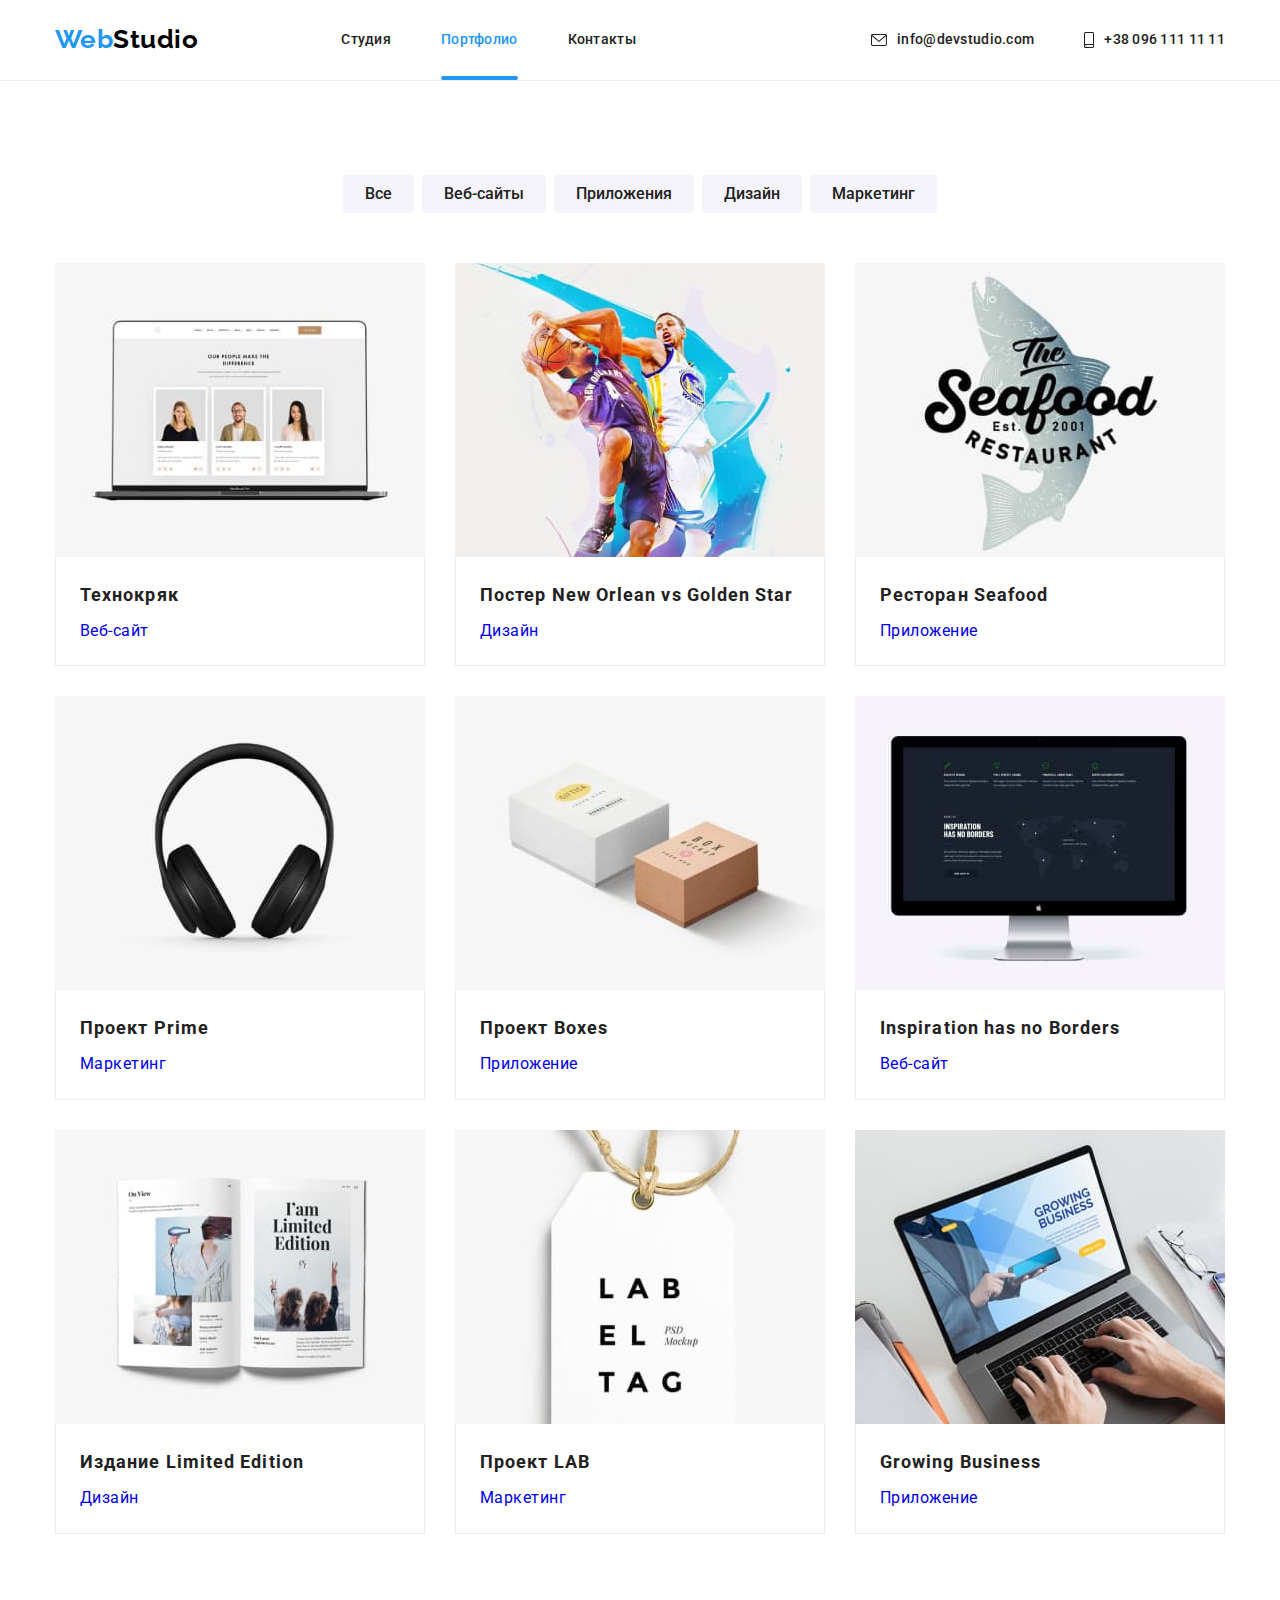
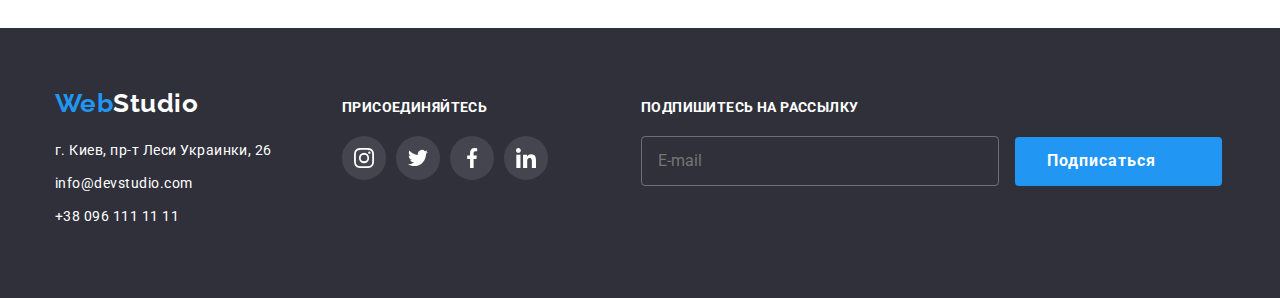
==== portfolio.html @ a71a4046 "add base scss" ====
<!DOCTYPE html>
<html lang="en">

<head>
    <meta charset="UTF-8">
    <meta name="viewport" content="width=device-width, initial-scale=1.0">
    <title>Портфолио</title>
    <link rel="stylesheet"
        href="https://cdnjs.cloudflare.com/ajax/libs/modern-normalize/1.0.0/modern-normalize.min.css ">
    <link rel="preconnect" href="https://fonts.gstatic.com">
    <link
        href="https://fonts.googleapis.com/css2?family=Raleway:wght@700&family=Roboto:wght@400;500;700;900&display=swap"
        rel="stylesheet">
    <link rel="stylesheet" href="./css/portfolio.min.css">
</head>

<body>
    <!--  Верхняя линия  -->

    <header class="page-header">
        <div class="conteiner">
            <nav class="main-nav">
                <a class="header-logo" href="./index.html"> <span class="accent-logo">Web</span>Studio</a>

                <ul class="site-nav">
                    <li> <a href="./index.html" class="link">Студия</a></li>
                    <li> <a href="./portfolio.html" class="link current">Портфолио</a></li>
                    <li> <a href="" class="link">Контакты</a></li>
                </ul>
            </nav>
            <ul class="site-nav contacts">
                <li> <a href="mailto:info@devstudio.com" class="link">
                        <svg class="icon" width="16" height="12">
                            <use href="./images/icon/symbol-defs.svg#icon-envelope"></use>
                        </svg>
                        info@devstudio.com</a></li>
                <li> <a href="tel:+380961111111" class="link">
                        <svg class="icon" width="10" height="16">
                            <use href="./images/icon/symbol-defs.svg#icon-smartphone"></use>
                        </svg>
                        +38 096 111 11 11</a></li>
            </ul>
        </div>
    </header>

    <main>
        <section class="sectio-radio-button">
            <div class="conteiner">
                <ul class="redio-button-list">
                    <li><button class="filtre" type="button">Все</button></li>
                    <li><button class="filtre" type="button">Веб-сайты</button> </li>
                    <li><button class="filtre" type="button">Приложения</button> </li>
                    <li><button class="filtre" type="button">Дизайн</button> </li>
                    <li><button class="filtre" type="button">Маркетинг</button> </li>
                </ul>
            </div>
        </section>

        <section class="section-project">
            <div class="conteiner">
                <h1 class="visually-hidden">Наши роботы</h1>
                <ul class="project-list">
                    <li class="item">
                        <a class="project-link" href="">
                            <div class="project-thumb">
                                <img src="./images/group1.jpg" alt="Веб-сайт">
                                <div class="overlay">
                                    <p class="overlay-text">Технокряк это современная площадка распространения
                                        коронавируса.
                                        Компании используют
                                        эту платформу для цифрового
                                        шпионажа и атак на защищённые сервера конкурентов.</p>
                                </div>
                            </div>
                            <div class="card-content">
                                <h2>Технокряк</h2>
                                <p class="text category">Веб-сайт</p>
                            </div>
                        </a>
                    </li>
                    <li class="item">
                        <a class="project-link" href="">
                            <div class="project-thumb">
                                <img src="./images/group2.jpg" alt="Постер с баскетболистами">
                                <div class="overlay">
                                    <p class="overlay-text">Технокряк это современная площадка распространения
                                        коронавируса.
                                        Компании используют
                                        эту платформу для цифрового
                                        шпионажа и атак на защищённые сервера конкурентов.</p>
                                </div>
                            </div>
                            <div class="card-content">
                                <h2>Постер New Orlean vs Golden Star</h2>
                                <p class="text category">Дизайн</p>
                            </div>
                        </a>
                    </li>
                    <li class="item">
                        <a class="project-link" href="">
                            <div class="project-thumb">
                                <img src="./images/group3.jpg" width="370" alt="Лого ресторана">
                                <div class="overlay">
                                    <p class="overlay-text">Технокряк это современная площадка распространения
                                        коронавируса.
                                        Компании используют
                                        эту платформу для цифрового
                                        шпионажа и атак на защищённые сервера конкурентов.</p>
                                </div>
                            </div>
                            <div class="card-content">
                                <h2>Ресторан Seafood</h2>
                                <p class="text category">Приложение</p>
                            </div>
                        </a>
                    </li>
                    <li class="item">
                        <a class="project-link" href="">
                            <div class="project-thumb">
                                <img src="./images/group4.jpg" width="370" alt="Наушники">
                                <div class="overlay">
                                    <p class="overlay-text">Технокряк это современная площадка распространения
                                        коронавируса.
                                        Компании используют
                                        эту платформу для цифрового
                                        шпионажа и атак на защищённые сервера конкурентов.</p>
                                </div>
                            </div>
                            <div class="card-content">
                                <h2>Проект Prime</h2>
                                <p class="text category">Маркетинг</p>
                            </div>
                        </a>
                    </li>
                    <li class="item">
                        <a class="project-link" href="">
                            <div class="project-thumb">
                                <img src="./images/group5.jpg" width="370" alt="Две коробки">
                                <div class="overlay">
                                    <p class="overlay-text">Технокряк это современная площадка распространения
                                        коронавируса.
                                        Компании используют
                                        эту платформу для цифрового
                                        шпионажа и атак на защищённые сервера конкурентов.</p>
                                </div>
                            </div>
                            <div class="card-content">
                                <h2>Проект Boxes</h2>
                                <p class="text category">Приложение</p>
                            </div>
                        </a>
                    </li>
                    <li class="item">
                        <a class="project-link" href="">
                            <div class="project-thumb">
                                <img src="./images/group6.jpg" width="370" alt="Монитор">
                                <div class="overlay">
                                    <p class="overlay-text">Технокряк это современная площадка распространения
                                        коронавируса.
                                        Компании используют
                                        эту платформу для цифрового
                                        шпионажа и атак на защищённые сервера конкурентов.</p>
                                </div>
                            </div>
                            <div class="card-content">
                                <h2>Inspiration has no Borders</h2>
                                <p class="text category">Веб-сайт</p>
                            </div>
                        </a>
                    </li>
                    <li class="item">
                        <a class="project-link" href="">
                            <div class="project-thumb">
                                <img src="./images/group7.jpg" width="370" alt="Раскрытая книга">
                                <div class="overlay">
                                    <p class="overlay-text">Технокряк это современная площадка распространения
                                        коронавируса.
                                        Компании используют
                                        эту платформу для цифрового
                                        шпионажа и атак на защищённые сервера конкурентов.</p>
                                </div>
                            </div>
                            <div class="card-content">
                                <h2>Издание Limited Edition</h2>
                                <p class="text category">Дизайн</p>
                            </div>
                        </a>
                    </li>
                    <li class="item">
                        <a class="project-link" href="">
                            <div class="project-thumb">
                                <img src="./images/group8.jpg" width="370" alt="Лейбл">
                                <div class="overlay">
                                    <p class="overlay-text">Технокряк это современная площадка распространения
                                        коронавируса.
                                        Компании используют
                                        эту платформу для цифрового
                                        шпионажа и атак на защищённые сервера конкурентов.</p>
                                </div>
                            </div>
                            <div class="card-content">
                                <h2>Проект LAB</h2>
                                <p class="text category">Маркетинг</p>
                            </div>
                        </a>
                    </li>
                    <li class="item">
                        <a class="project-link" href="">
                            <div class="project-thumb">
                                <img src="./images/group9.jpg" width="370" alt="Ноутбук">
                                <div class="overlay">
                                    <p class="overlay-text">Технокряк это современная площадка распространения
                                        коронавируса.
                                        Компании используют
                                        эту платформу для цифрового
                                        шпионажа и атак на защищённые сервера конкурентов.</p>
                                </div>
                            </div>
                            <div class="card-content">
                                <h2>Growing Business</h2>
                                <p class="text category">Приложение</p>
                            </div>
                        </a>
                    </li>
                </ul>
            </div>
        </section>
    </main>

    <!--  Футер  -->
    <footer class="footer">
        <div class="conteiner">
            <div>
                <a class="footer-logo" href="./index.html"> <span class="accent-logo">Web</span>Studio</a>
                <address class="footer-address">
                    <p>г. Киев, пр-т Леси Украинки, 26</p>
                    <a href="mailto:info@devstudio.com">info@devstudio.com</a>
                    <a href="tel:+380991111111">+38 096 111 11 11</a>
                </address>
            </div>


            <div class="footer-link">
                <p>Присоединяйтесь</p>
                <ul class="socials-list">
                    <li class="socials-item item-footer">
                        <a href="">
                            <svg>
                                <use href="./images/icon/symbol-defs.svg#icon-instagram"></use>
                            </svg>
                        </a>
                    </li>
                    <li class="socials-item item-footer">
                        <a href="">
                            <svg>
                                <use href="./images/icon/symbol-defs.svg#icon-twitter"></use>
                            </svg>
                        </a>
                    </li>
                    <li class="socials-item item-footer">
                        <a href="">
                            <svg>
                                <use href="./images/icon/symbol-defs.svg#icon-facebook"></use>
                            </svg>
                        </a>
                    </li>
                    <li class="socials-item item-footer">
                        <a href="">
                            <svg>
                                <use href="./images/icon/symbol-defs.svg#icon-linkedin"></use>
                            </svg>
                        </a>
                    </li>
                </ul>
            </div>
            <!-- Форма подписки -->
            <form class="footer-subscription">
                <p>Подпишитесь на рассылку</p>
                <input type="email" name="email" placeholder="E-mail">
                <button class="button icon-telegram">Подписаться</button>
            </form>
    </footer>

</body>

</html>
---- css/portfolio.min.css ----
.conteiner{width:1200px;margin-left:auto;margin-right:auto;padding-left:15px;padding-right:15px}body{color:#212121;font-family:Roboto, sans-serif;letter-spacing:0.03em}ul{list-style:none;margin-top:0px;margin-bottom:0px;padding-left:0px;padding-right:0px}a{text-decoration:none}section img{display:block}.title{margin-top:0px;margin-bottom:50px;font-weight:700;font-size:36px;line-height:1.16;text-align:center}.button{display:inline-block;color:#fff;background-color:#2196F3;font-weight:700;font-size:16px;line-height:1.8;letter-spacing:0.06em;border-radius:4px;padding:10px 32px;margin:0px;border:none;min-width:200px;cursor:pointer}.text{margin-top:0px;margin-bottom:0px;color:var(--text-p-color);font-size:14px;line-height:1.7}.project-list{display:flex}.project-list .item{width:370px;margin-right:30px;margin-bottom:30px;transition:box-shadow 250ms cubic-bezier(0.4, 0, 0.2, 1)}.socials-list{display:flex;justify-content:center}.socials-item{margin-bottom:30px;margin-right:10px}.socials-item:last-child{margin-right:0}.socials-item a{display:flex;justify-content:center;align-items:center;width:44px;height:44px;color:#AFB1B8;border-radius:50%;fill:currentColor;transition:background-color 250ms cubic-bezier(0.4, 0, 0.2, 1),fill 250ms cubic-bezier(0.4, 0, 0.2, 1)}.socials-item a:hover,.socials-item a:focus{background-color:#2196F3;fill:#ffffff}.socials-item svg{width:20px;height:20px}.visually-hidden{position:absolute;width:1px;height:1px;margin:-1px;border:0;padding:0;clip:rect(0 0 0 0);overflow:hidden}.main-nav,.page-header .conteiner{display:flex;align-items:center}.page-header{border-bottom:1px solid #ECECEC}.header-logo{color:#000}.accent-logo{color:#2196F3}.header-logo,.accent-logo,.footer-logo{font-family:Raleway, sans-serif;font-size:26px;font-weight:700;line-height:1.2}main-nav a{color:#000}.site-nav{display:flex;margin-left:93px}.site-nav li{margin-left:50px}.link{padding-top:32px;padding-bottom:32px;display:flex;align-items:center;color:#212121;font-weight:500;font-size:14px;line-height:1.14;letter-spacing:0.02em;transition:color 250ms cubic-bezier(0.4, 0, 0.2, 1)}.link:hover,.link:focus{color:#2196F3}.contacts{margin-left:auto}.contacts-link{color:#757575}.site-nav .link.current{color:#2196F3;position:relative}.current::after{display:block;content:"";width:100%;height:4px;border-radius:2px;background:#2196F3;position:absolute;left:0;bottom:0}.site-nav .icon{fill:currentColor;margin-right:10px;vertical-align:middle}.sectio-radio-button{padding-top:94px;padding-bottom:50px}.redio-button-list{display:flex;justify-content:center}.redio-button-list li:not(:last-child){margin-right:8px}.filtre{border-radius:4px;border:none;padding:6px 22px;color:#212121;background-color:#F5F4FA;font-family:inherit;font-weight:500;font-size:16px;line-height:1.6;font-family:Roboto, sans-serif;transition:background-color 250ms cubic-bezier(0.4, 0, 0.2, 1),color 250ms cubic-bezier(0.4, 0, 0.2, 1)}.filtre:hover,.filtre:focus{color:#fff;background-color:#2196F3;box-shadow:0px 3px 1px rgba(0,0,0,0.1),0px 1px 2px rgba(0,0,0,0.08),0px 2px 2px rgba(0,0,0,0.12)}.section-project{padding-bottom:94px}.project-list{flex-wrap:wrap}.project-list .item:hover,.item .project-link:focus{box-shadow:0px 1px 1px rgba(0,0,0,0.12),0px 4px 4px rgba(0,0,0,0.06),1px 4px 6px rgba(0,0,0,0.16)}.project-list li:nth-child(3n){margin-right:0px}.project-list li:nth-last-child(-n+3){margin-bottom:0px}.project-thumb{position:relative;overflow:hidden}.overlay{position:absolute;top:0;left:0;width:100%;height:100%;background-color:rgba(33,150,243,0.9);color:#fff;font-size:18px;line-height:1.5;transform:translateY(100%);transition:transform 250ms cubic-bezier(0.4, 0, 0.2, 1);opacity:0}li:hover .overlay,.project-link:focus .overlay{opacity:1;transform:translateY(0)}.overlay-text{padding:63px 24px;margin:0}.card-content{border:1px solid #ECECEC;border-top:transparent;padding:20px 24px}.card-content h2{margin-top:0px;margin-bottom:4px;color:#212121;font-weight:700;font-size:18px;line-height:2;letter-spacing:0.06em}.category{font-size:16px;line-height:1.8}.footer{background-color:#2F303A}.footer-logo{display:block;color:#fff;font-family:Raleway, sans-serif;margin-bottom:20px}.footer-address{font-size:14px;line-height:1.7;font-style:normal}.footer-address p{color:#fff;margin-top:0px;margin-bottom:9px}.footer-address a{color:#fff;margin-top:0px;margin-bottom:9px;display:block}.footer .conteiner{display:flex;align-items:baseline;padding-top:60px;padding-bottom:60px}.footer-link{display:block;margin-left:70px}.footer-link p,.footer-subscription p{margin-top:0;margin-bottom:20px;color:#fff;font-weight:700;font-size:14px;line-height:1.14;letter-spacing:0.03em;text-transform:uppercase}.footer-link a{display:flex;justify-content:center;align-items:center;color:#fff;background-color:rgba(255,255,255,0.1);transition:background-color 250ms cubic-bezier(0.4, 0, 0.2, 1),color 250ms cubic-bezier(0.4, 0, 0.2, 1)}.item-footer{margin-right:10px;margin-bottom:0px}.item-footer:not(:last-child){margin-right:10px}.item-footer svg{fill:currentColor}.footer-subscription{display:block;margin-left:93px}.footer-subscription input{margin:0px 12px 0px 0px;padding:15px 16px;border:1px solid rgba(255,255,255,0.3);border-radius:4px;width:358px;background-color:transparent;color:#fff}.icon-telegram::after{content:"";width:24px;height:24px;margin-left:10px;background-image:url(./images/icon/telegram.svg);display:inline-flex;align-items:center;vertical-align:middle}
/*# sourceMappingURL=portfolio.min.css.map */
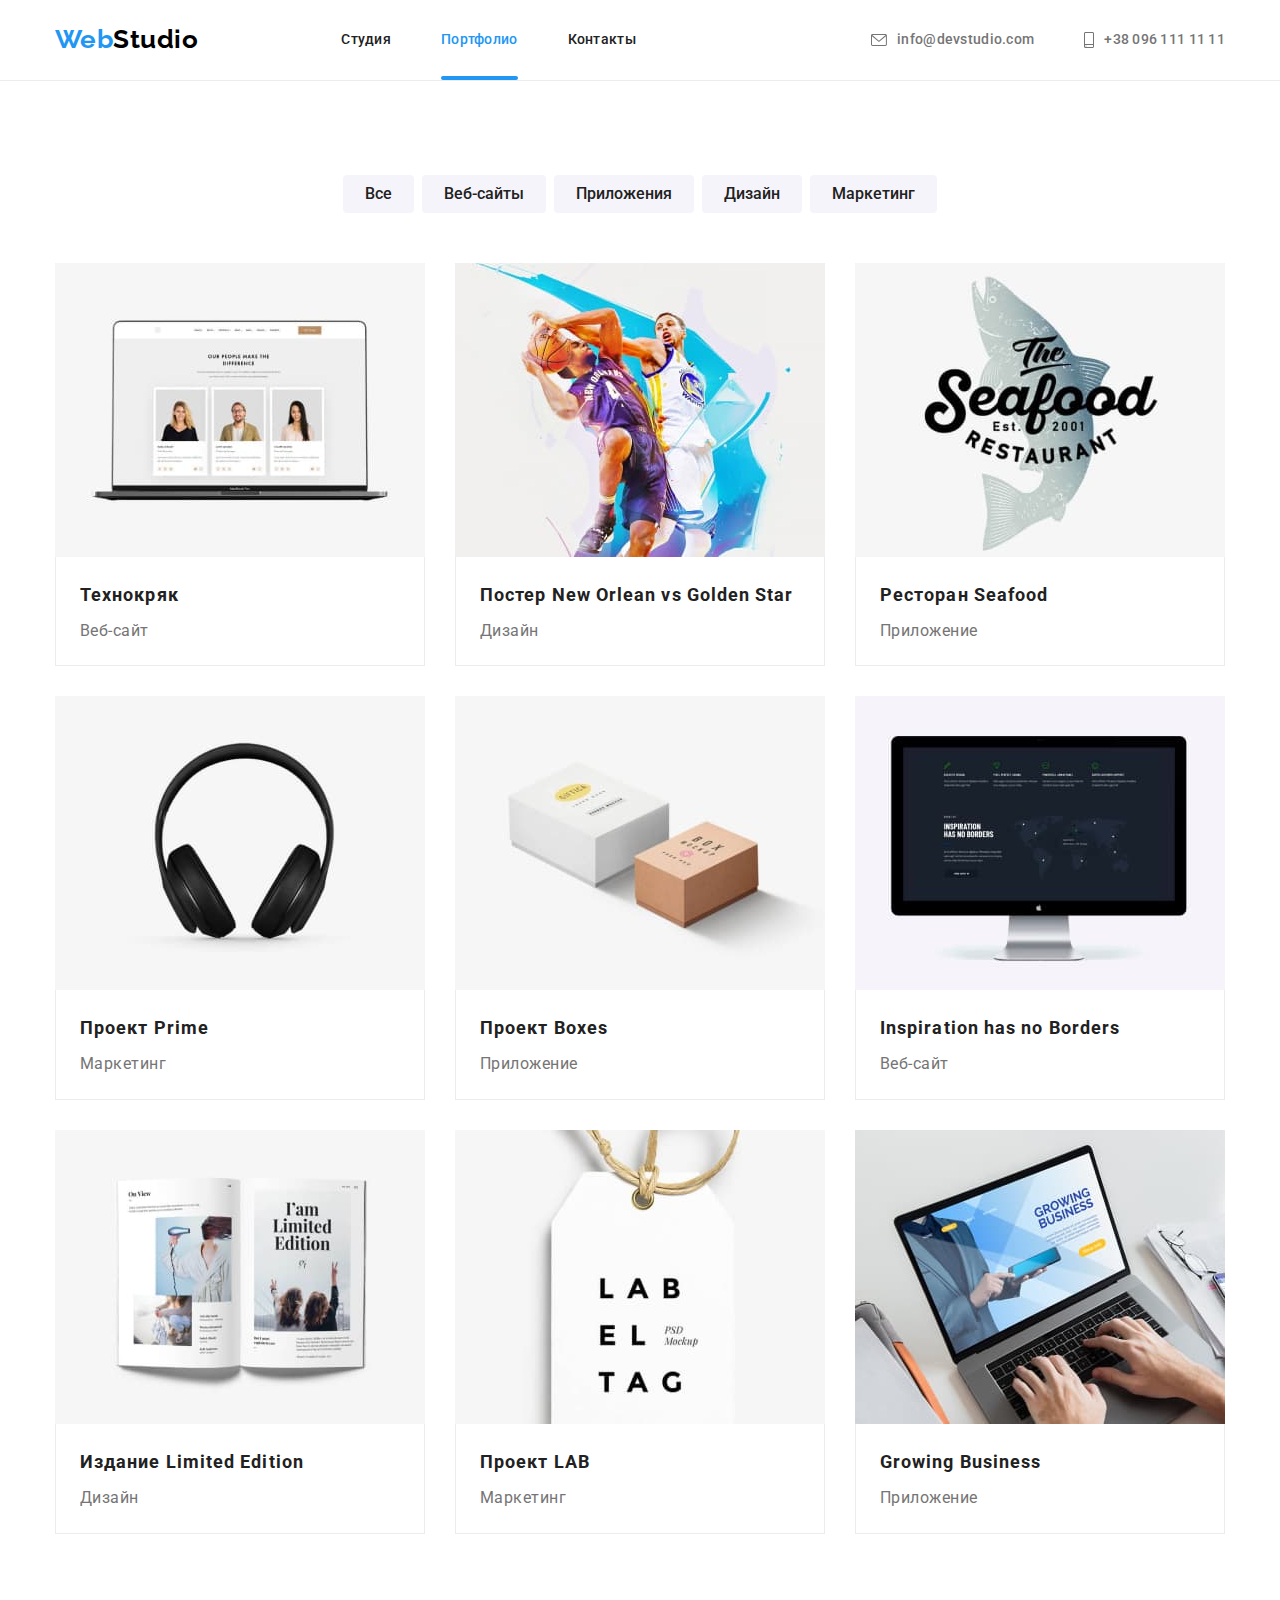
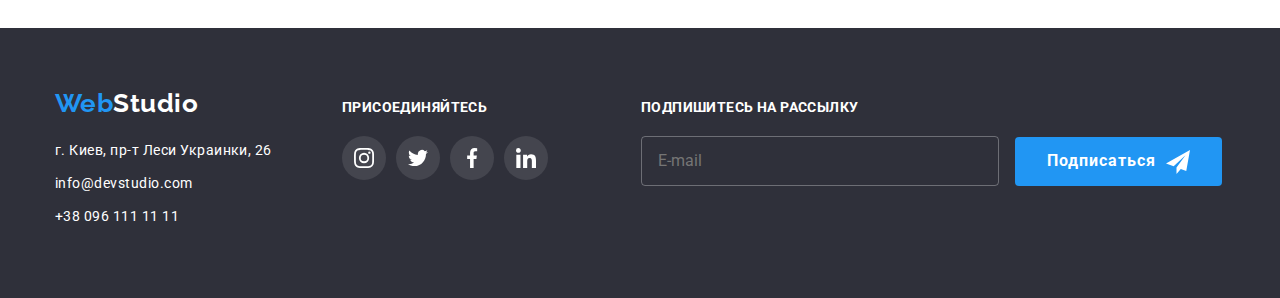
==== commit 53e36786: "final changes" ====
--- a/portfolio.html
+++ b/portfolio.html
@@ -11,7 +11,7 @@
     <link
         href="https://fonts.googleapis.com/css2?family=Raleway:wght@700&family=Roboto:wght@400;500;700;900&display=swap"
         rel="stylesheet">
-    <link rel="stylesheet" href="./css/portfolio.min.css">
+    <link rel="stylesheet" href="./css/main.min.css">
 </head>
 
 <body>
@@ -29,16 +29,18 @@
                 </ul>
             </nav>
             <ul class="site-nav contacts">
-                <li> <a href="mailto:info@devstudio.com" class="link">
+                <li> <a href="mailto:info@devstudio.com" class="contacts-link link">
                         <svg class="icon" width="16" height="12">
                             <use href="./images/icon/symbol-defs.svg#icon-envelope"></use>
                         </svg>
-                        info@devstudio.com</a></li>
-                <li> <a href="tel:+380961111111" class="link">
+                        info@devstudio.com</a>
+                </li>
+                <li> <a href="tel:+380961111111" class="contacts-link link">
                         <svg class="icon" width="10" height="16">
                             <use href="./images/icon/symbol-defs.svg#icon-smartphone"></use>
                         </svg>
-                        +38 096 111 11 11</a></li>
+                        +38 096 111 11 11</a>
+                </li>
             </ul>
         </div>
     </header>
@@ -276,7 +278,7 @@
             <!-- Форма подписки -->
             <form class="footer-subscription">
                 <p>Подпишитесь на рассылку</p>
-                <input type="email" name="email" placeholder="E-mail">
+                <input class="footer-input" type="email" name="email" placeholder="E-mail">
                 <button class="button icon-telegram">Подписаться</button>
             </form>
     </footer>
--- a/css/main.min.css
+++ b/css/main.min.css
@@ -0,0 +1,2 @@
+.visually-hidden{position:absolute;width:1px;height:1px;margin:-1px;border:0;padding:0;clip:rect(0 0 0 0);overflow:hidden}.socials-item a,.client-link,.footer-link a,.cloce{display:-webkit-box;display:-ms-flexbox;display:flex;-webkit-box-pack:center;-ms-flex-pack:center;justify-content:center;-webkit-box-align:center;-ms-flex-align:center;align-items:center}.conteiner{width:1200px;margin-left:auto;margin-right:auto;padding-left:15px;padding-right:15px}body{color:#212121;font-family:Roboto, sans-serif;letter-spacing:0.03em}ul{list-style:none;margin-top:0px;margin-bottom:0px;padding-left:0px;padding-right:0px}a{text-decoration:none}section img{display:block}.title{margin-top:0px;margin-bottom:50px;font-weight:700;font-size:36px;line-height:1.16;text-align:center}.button{display:inline-block;color:#fff;background-color:#2196F3;font-weight:700;font-size:16px;line-height:1.8;letter-spacing:0.06em;border-radius:4px;padding:10px 32px;margin:0px;border:none;min-width:200px;cursor:pointer}.text{margin-top:0px;margin-bottom:0px;color:#757575;font-size:14px;line-height:1.7}.project-list{display:-webkit-box;display:-ms-flexbox;display:flex}.project-list .item{width:370px;margin-right:30px;margin-bottom:30px;-webkit-transition:-webkit-box-shadow 250ms cubic-bezier(0.4, 0, 0.2, 1);transition:-webkit-box-shadow 250ms cubic-bezier(0.4, 0, 0.2, 1);transition:box-shadow 250ms cubic-bezier(0.4, 0, 0.2, 1);transition:box-shadow 250ms cubic-bezier(0.4, 0, 0.2, 1), -webkit-box-shadow 250ms cubic-bezier(0.4, 0, 0.2, 1)}.socials-list{display:-webkit-box;display:-ms-flexbox;display:flex;-webkit-box-pack:center;-ms-flex-pack:center;justify-content:center}.socials-item{margin-bottom:30px;margin-right:10px}.socials-item:last-child{margin-right:0}.socials-item a{width:44px;height:44px;color:#AFB1B8;border-radius:50%;fill:currentColor;-webkit-transition:background-color 250ms cubic-bezier(0.4, 0, 0.2, 1),fill 250ms cubic-bezier(0.4, 0, 0.2, 1);transition:background-color 250ms cubic-bezier(0.4, 0, 0.2, 1),fill 250ms cubic-bezier(0.4, 0, 0.2, 1)}.socials-item a:hover,.socials-item a:focus{background-color:#2196F3;fill:#ffffff}.socials-item svg{width:20px;height:20px}.main-nav,.page-header .conteiner{display:-webkit-box;display:-ms-flexbox;display:flex;-webkit-box-align:center;-ms-flex-align:center;align-items:center}.page-header{border-bottom:1px solid #ECECEC}.header-logo{color:#000}.accent-logo{color:#2196F3}.header-logo,.accent-logo,.footer-logo{font-family:Raleway, sans-serif;font-size:26px;font-weight:700;line-height:1.2}main-nav a{color:#000}.site-nav{display:-webkit-box;display:-ms-flexbox;display:flex;margin-left:93px}.site-nav li{margin-left:50px}.link{padding-top:32px;padding-bottom:32px;display:-webkit-box;display:-ms-flexbox;display:flex;-webkit-box-align:center;-ms-flex-align:center;align-items:center;color:#212121;font-weight:500;font-size:14px;line-height:1.14;letter-spacing:0.02em;-webkit-transition:color 250ms cubic-bezier(0.4, 0, 0.2, 1);transition:color 250ms cubic-bezier(0.4, 0, 0.2, 1)}.link:hover,.link:focus{color:#2196F3}.contacts{margin-left:auto}.contacts-link{color:#757575}.site-nav .link.current{color:#2196F3;position:relative}.current::after{display:block;content:"";width:100%;height:4px;border-radius:2px;background:#2196F3;position:absolute;left:0;bottom:0}.site-nav .icon{fill:currentColor;margin-right:10px;vertical-align:middle}h1{margin-top:0px;margin-bottom:30px;padding-top:200px;color:#fff;font-weight:900;font-size:44px;line-height:1.36;text-align:center;letter-spacing:0.06em;text-transform:uppercase}.hero{padding-top:0px;padding-bottom:0px;text-align:center;background:#2F303A;background-image:-webkit-gradient(linear, left top, right top, from(rgba(47,48,58,0.4)), to(rgba(47,48,58,0.4))),url(/images/Img.jpg);background-image:linear-gradient(to right, rgba(47,48,58,0.4), rgba(47,48,58,0.4)),url(/images/Img.jpg);background-repeat:no-repeat;background-size:cover;max-width:1600px;height:600px;margin-left:auto;margin-right:auto}.description-list{display:-webkit-box;display:-ms-flexbox;display:flex;-webkit-box-align:center;-ms-flex-align:center;align-items:center}.description-list>.item{width:270px;margin-right:30px}.description-list li:nth-child(4n){margin-right:0px}.description{padding-top:94px;padding-bottom:94px}.description h3{margin-top:0px;margin-bottom:10px;font-weight:700;font-size:14px;line-height:1.14;text-transform:uppercase}.description-icon{background-color:#F5F4FA;border-radius:4px;padding:25px 100px;margin-bottom:30px}.activity{padding-top:0px;padding-bottom:94px}.project-list li{position:relative}.project-overley{position:absolute;bottom:0;left:0;width:100%;display:block;text-align:center;margin:0px;padding:27px 0;background-color:rgba(47,48,58,0.8);text-transform:uppercase;color:#fff;font-weight:700}.command{background-color:#F5F4FA;padding-top:94px;padding-bottom:94px;text-align:center}.command-list{display:-webkit-box;display:-ms-flexbox;display:flex}.command-list .item{width:370px;margin-right:30px;-webkit-box-shadow:0px 1px 3px rgba(0,0,0,0.12),0px 1px 1px rgba(0,0,0,0.14),0px 2px 1px rgba(0,0,0,0.2);box-shadow:0px 1px 3px rgba(0,0,0,0.12),0px 1px 1px rgba(0,0,0,0.14),0px 2px 1px rgba(0,0,0,0.2);border-radius:0px 0px 4px 4px}.command-list .item:nth-child(4n){margin-right:0px}.command-info{background-color:#fff;border-radius:0px 0px 4px 4px}.command-name{font-weight:500;font-size:16px;padding-top:30px;padding-bottom:10px;margin:0px}.text-profession{margin-top:0px;margin-bottom:16px;color:#757575;font-size:16px;line-height:1.18}.section-clients{padding-top:94px;padding-bottom:94px;text-align:center}.clients-list{display:-webkit-box;display:-ms-flexbox;display:flex}.clients-item{margin-right:30px}.clients-item:last-child{margin-right:0}.client-link{color:#AFB1B8;border:1px solid #AFB1B8;border-radius:4px;width:170px;height:90px;-webkit-transition:border 250ms cubic-bezier(0.4, 0, 0.2, 1),color 250ms cubic-bezier(0.4, 0, 0.2, 1);transition:border 250ms cubic-bezier(0.4, 0, 0.2, 1),color 250ms cubic-bezier(0.4, 0, 0.2, 1)}.client-link:hover,.client-link:focus{color:#2196F3;border:1px solid #2196F3}.clients-icon{fill:currentColor}.footer{background-color:#2F303A}.footer-logo{display:block;color:#fff;font-family:Raleway, sans-serif;margin-bottom:20px}.footer-address{font-size:14px;line-height:1.7;font-style:normal}.footer-address p{color:#fff;margin-top:0px;margin-bottom:9px}.footer-address a{color:#fff;margin-top:0px;margin-bottom:9px;display:block}.footer .conteiner{display:-webkit-box;display:-ms-flexbox;display:flex;-webkit-box-align:baseline;-ms-flex-align:baseline;align-items:baseline;padding-top:60px;padding-bottom:60px}.footer-link{display:block;margin-left:70px}.footer-link p,.footer-subscription p{margin-top:0;margin-bottom:20px;color:#fff;font-weight:700;font-size:14px;line-height:1.14;letter-spacing:0.03em;text-transform:uppercase}.footer-link a{color:#fff;background-color:rgba(255,255,255,0.1);-webkit-transition:background-color 250ms cubic-bezier(0.4, 0, 0.2, 1),color 250ms cubic-bezier(0.4, 0, 0.2, 1);transition:background-color 250ms cubic-bezier(0.4, 0, 0.2, 1),color 250ms cubic-bezier(0.4, 0, 0.2, 1)}.item-footer{margin-right:10px;margin-bottom:0px}.item-footer:not(:last-child){margin-right:10px}.item-footer svg{fill:currentColor}.footer-subscription{display:block;margin-left:93px}.footer-input{margin:0px 12px 0px 0px;padding:15px 16px;border:1px solid rgba(255,255,255,0.3);border-radius:4px;width:358px;background-color:transparent;color:#fff}.footer-input:focus{outline:0;border-color:#2196F3}.icon-telegram::after{content:"";width:24px;height:24px;margin-left:10px;background-image:url(/images/icon/telegram.svg);display:-webkit-inline-box;display:-ms-inline-flexbox;display:inline-flex;-webkit-box-align:center;-ms-flex-align:center;align-items:center;vertical-align:middle}.backdrop{position:fixed;top:0;left:0;width:100%;height:100%;background-color:rgba(0,0,0,0.2);opacity:1;-webkit-transition:opacity 250ms cubic-bezier(0.4, 0, 0.2, 1);transition:opacity 250ms cubic-bezier(0.4, 0, 0.2, 1)}.backdrop.is-hidden{pointer-events:none;opacity:0}.modal{position:absolute;padding:40px;top:50%;left:50%;min-width:528px;min-height:581px;background:#FFFFFF;-webkit-box-shadow:0px 1px 3px rgba(0,0,0,0.12),0px 1px 1px rgba(0,0,0,0.14),0px 2px 1px rgba(0,0,0,0.2);box-shadow:0px 1px 3px rgba(0,0,0,0.12),0px 1px 1px rgba(0,0,0,0.14),0px 2px 1px rgba(0,0,0,0.2);border-radius:4px;-webkit-transform:translate(-50%, -50%) scale(1);transform:translate(-50%, -50%) scale(1);-webkit-transition:-webkit-transform 250ms cubic-bezier(0.4, 0, 0.2, 1);transition:-webkit-transform 250ms cubic-bezier(0.4, 0, 0.2, 1);transition:transform 250ms cubic-bezier(0.4, 0, 0.2, 1);transition:transform 250ms cubic-bezier(0.4, 0, 0.2, 1), -webkit-transform 250ms cubic-bezier(0.4, 0, 0.2, 1)}.backdrop.is-hidden .modal{-webkit-transform:translate(-50%, -50%) scale(0.9);transform:translate(-50%, -50%) scale(0.9)}.cloce{position:absolute;top:16px;right:8px;width:30px;height:30px;padding:0;background:#FFFFFF;border:1px solid rgba(0,0,0,0.1);color:#000000;border-radius:50%;cursor:pointer}.icon-modal{fill:currentColor;width:18px;height:18px;-webkit-transition:fill 250ms cubic-bezier(0.4, 0, 0.2, 1);transition:fill 250ms cubic-bezier(0.4, 0, 0.2, 1)}.icon-modal:hover,.icon-modal:focus{fill:#2196F3}.form{display:-webkit-box;display:-ms-flexbox;display:flex;-webkit-box-orient:vertical;-webkit-box-direction:normal;-ms-flex-direction:column;flex-direction:column;width:448px}.form-title{font-weight:bold;font-size:20px;line-height:1.15;text-align:center;color:#212121;margin-bottom:12px}.form-fild{position:relative}.form-span{display:block;margin-bottom:4px;font-size:12px;color:#757575}.form-input{margin-bottom:10px;padding:11px 11px 11px 42px;width:100%;color:#000;border:1px solid rgba(33,33,33,0.2);border-radius:4px;-webkit-transition:border 250ms cubic-bezier(0.4, 0, 0.2, 1);transition:border 250ms cubic-bezier(0.4, 0, 0.2, 1)}.form-input:hover,.form-input:focus{outline:0;border:1px solid #2196F3}.icon-absolut{position:absolute;top:37px;left:12px;-webkit-transform:translateY(-50%);transform:translateY(-50%)}.form-input:hover+.icon-absolut,.form-input:focus+.icon-absolut{fill:#2196F3}.textarea{resize:none;padding-left:11px;margin-bottom:20px;width:448px;height:120px}.textarea:focus{outline:0;border:1px solid #2196F3}textarea::-webkit-input-placeholder{font-size:14px;letter-spacing:0.01em;color:rgba(117,117,117,0.5)}textarea:-ms-input-placeholder{font-size:14px;letter-spacing:0.01em;color:rgba(117,117,117,0.5)}textarea::-ms-input-placeholder{font-size:14px;letter-spacing:0.01em;color:rgba(117,117,117,0.5)}textarea::placeholder{font-size:14px;letter-spacing:0.01em;color:rgba(117,117,117,0.5)}.checkbox{display:-webkit-box;display:-ms-flexbox;display:flex;-webkit-box-pack:center;-ms-flex-pack:center;justify-content:center;margin-bottom:30px}.policy{display:-webkit-box;display:-ms-flexbox;display:flex;-webkit-box-align:center;-ms-flex-align:center;align-items:center}.visually-hidden{position:absolute;width:1px;height:1px;margin:-1px;border:0;padding:0;clip:rect(0 0 0 0);overflow:hidden}.icon-check{position:absolute;width:16px;height:15px;margin-left:-7px;opacity:0}.visually-hidden:checked+.icon-check{fill:#fff;background-color:#2196F3;border-radius:2px;z-index:2;opacity:1}.icon-checkbox{position:absolute;width:16px;height:15px;background-image:url(/images/icon/vector.svg);margin-left:-7px}.checkbox-span{padding-left:14px;font-size:14px;color:#757575}.link-current{position:relative;color:#2196F3}.modal-current::after{content:"";width:100%;margin-top:2px;position:absolute;left:0;bottom:0;border-bottom:2px solid #2196F3}.form-button{margin-right:auto;margin-left:auto;font-family:Roboto;-webkit-box-shadow:0px 4px 4px rgba(0,0,0,0.15);box-shadow:0px 4px 4px rgba(0,0,0,0.15);-webkit-transition:background-color 250ms cubic-bezier(0.4, 0, 0.2, 1);transition:background-color 250ms cubic-bezier(0.4, 0, 0.2, 1)}.form-button:hover,.form-button:focus{background-color:#188CE8}.sectio-radio-button{padding-top:94px;padding-bottom:50px}.redio-button-list{display:-webkit-box;display:-ms-flexbox;display:flex;-webkit-box-pack:center;-ms-flex-pack:center;justify-content:center}.redio-button-list li:not(:last-child){margin-right:8px}.filtre{border-radius:4px;border:none;padding:6px 22px;color:#212121;background-color:#F5F4FA;font-family:inherit;font-weight:500;font-size:16px;line-height:1.6;font-family:Roboto, sans-serif;-webkit-transition:background-color 250ms cubic-bezier(0.4, 0, 0.2, 1),color 250ms cubic-bezier(0.4, 0, 0.2, 1);transition:background-color 250ms cubic-bezier(0.4, 0, 0.2, 1),color 250ms cubic-bezier(0.4, 0, 0.2, 1)}.filtre:hover,.filtre:focus{color:#fff;background-color:#2196F3;-webkit-box-shadow:0px 3px 1px rgba(0,0,0,0.1),0px 1px 2px rgba(0,0,0,0.08),0px 2px 2px rgba(0,0,0,0.12);box-shadow:0px 3px 1px rgba(0,0,0,0.1),0px 1px 2px rgba(0,0,0,0.08),0px 2px 2px rgba(0,0,0,0.12)}.section-project{padding-bottom:94px}.project-list{-ms-flex-wrap:wrap;flex-wrap:wrap}.project-list .item:hover,.item .project-link:focus{-webkit-box-shadow:0px 1px 1px rgba(0,0,0,0.12),0px 4px 4px rgba(0,0,0,0.06),1px 4px 6px rgba(0,0,0,0.16);box-shadow:0px 1px 1px rgba(0,0,0,0.12),0px 4px 4px rgba(0,0,0,0.06),1px 4px 6px rgba(0,0,0,0.16)}.project-list li:nth-child(3n){margin-right:0px}.project-list li:nth-last-child(-n+3){margin-bottom:0px}.project-thumb{position:relative;overflow:hidden}.overlay{position:absolute;top:0;left:0;width:100%;height:100%;background-color:rgba(33,150,243,0.9);color:#fff;font-size:18px;line-height:1.5;-webkit-transform:translateY(100%);transform:translateY(100%);-webkit-transition:-webkit-transform 250ms cubic-bezier(0.4, 0, 0.2, 1);transition:-webkit-transform 250ms cubic-bezier(0.4, 0, 0.2, 1);transition:transform 250ms cubic-bezier(0.4, 0, 0.2, 1);transition:transform 250ms cubic-bezier(0.4, 0, 0.2, 1), -webkit-transform 250ms cubic-bezier(0.4, 0, 0.2, 1);opacity:0}li:hover .overlay,.project-link:focus .overlay{opacity:1;-webkit-transform:translateY(0);transform:translateY(0)}.overlay-text{padding:63px 24px;margin:0}.card-content{border:1px solid #ECECEC;border-top:transparent;padding:20px 24px}.card-content h2{margin-top:0px;margin-bottom:4px;color:#212121;font-weight:700;font-size:18px;line-height:2;letter-spacing:0.06em}.category{font-size:16px;line-height:1.8}
+/*# sourceMappingURL=main.min.css.map */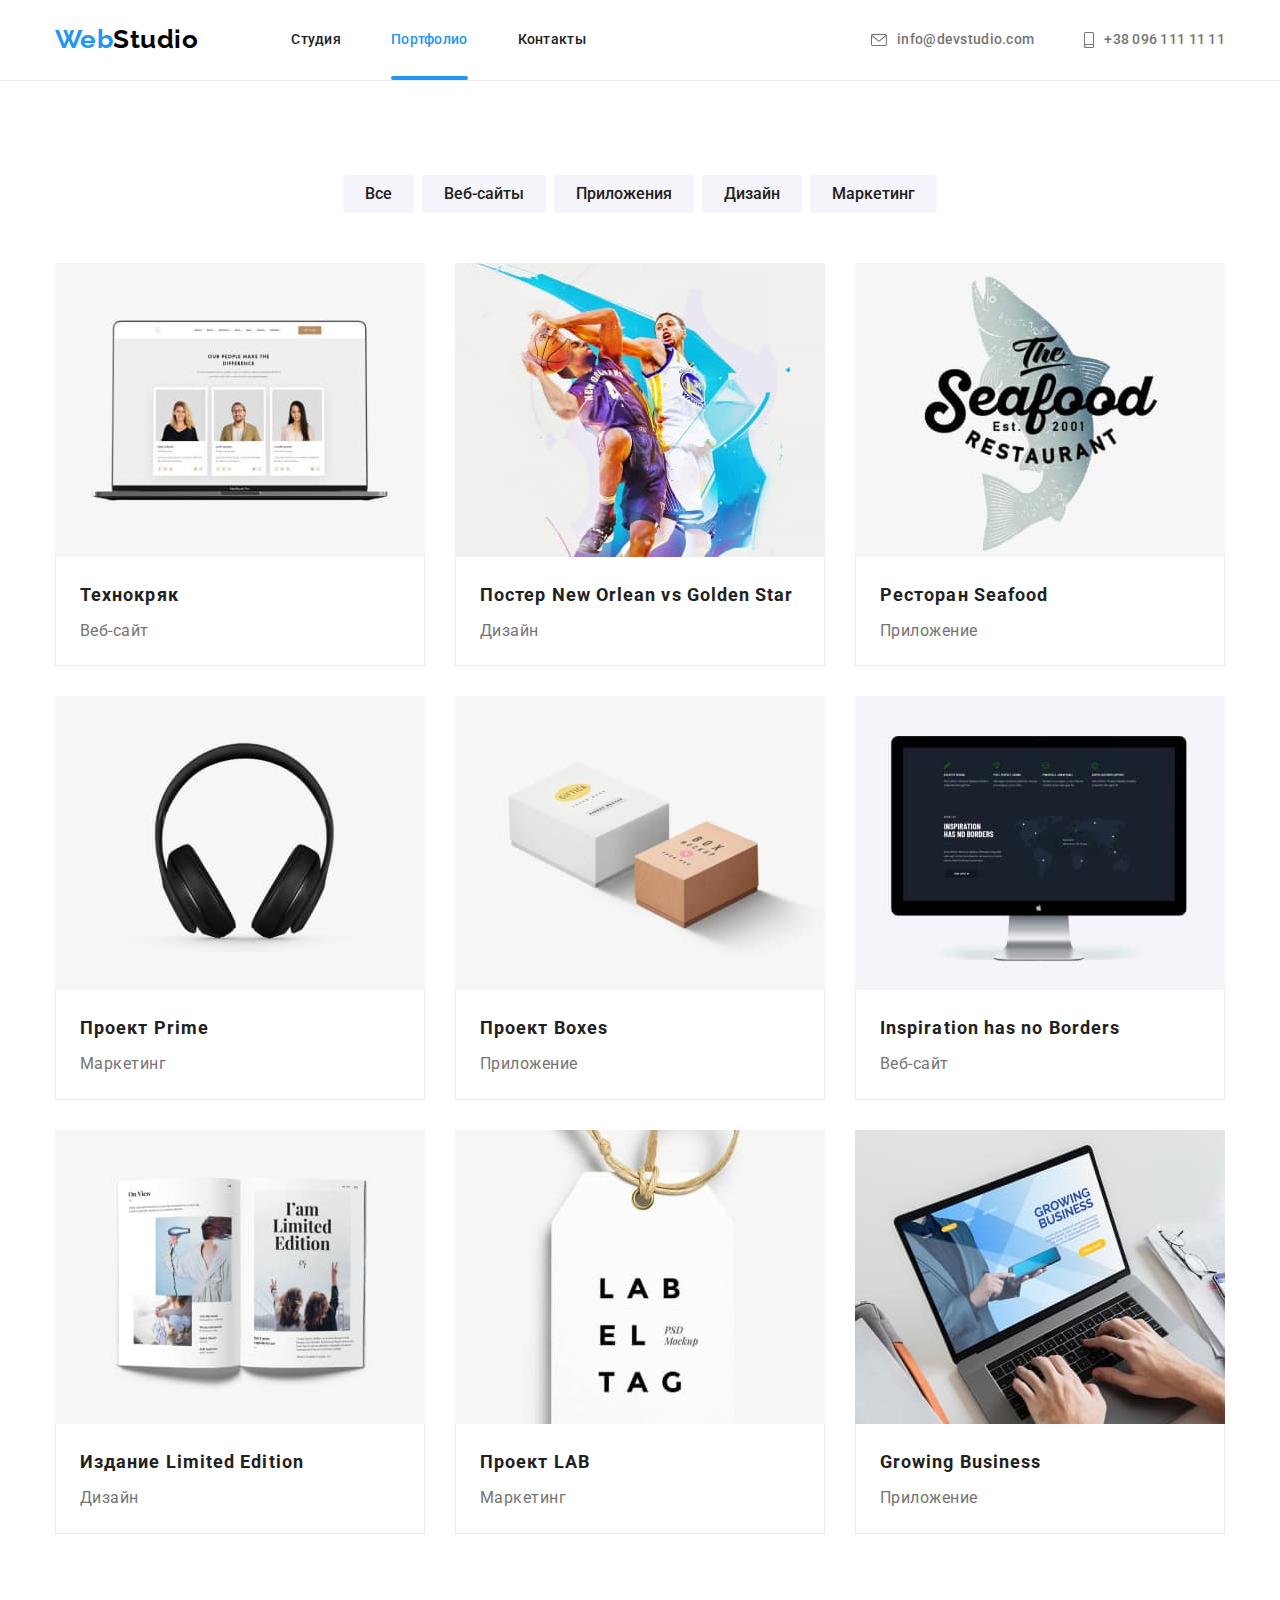
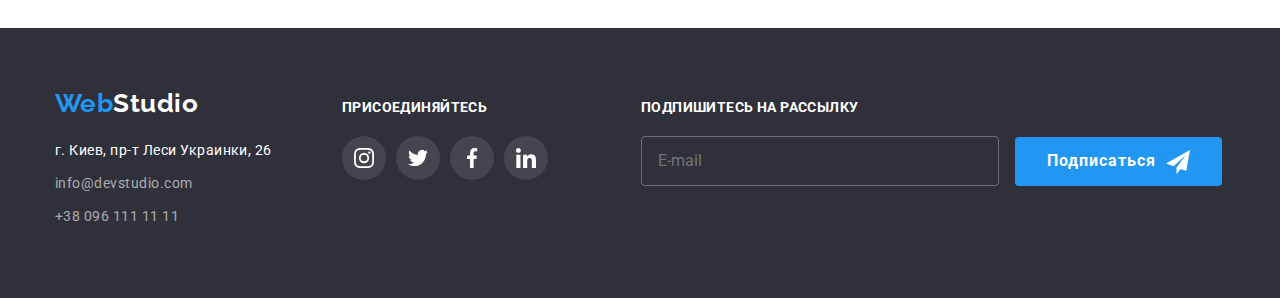
==== commit 74e1bc34: "revisions" ====
--- a/portfolio.html
+++ b/portfolio.html
@@ -236,8 +236,8 @@
                 <a class="footer-logo" href="./index.html"> <span class="accent-logo">Web</span>Studio</a>
                 <address class="footer-address">
                     <p>г. Киев, пр-т Леси Украинки, 26</p>
-                    <a href="mailto:info@devstudio.com">info@devstudio.com</a>
-                    <a href="tel:+380991111111">+38 096 111 11 11</a>
+                    <a class="footer-address__link" href="mailto:info@devstudio.com">info@devstudio.com</a>
+                    <a class="footer-address__link" href="tel:+380991111111">+38 096 111 11 11</a>
                 </address>
             </div>
 
--- a/css/main.min.css
+++ b/css/main.min.css
@@ -1,2 +1,2 @@
-.visually-hidden{position:absolute;width:1px;height:1px;margin:-1px;border:0;padding:0;clip:rect(0 0 0 0);overflow:hidden}.socials-item a,.client-link,.footer-link a,.cloce{display:-webkit-box;display:-ms-flexbox;display:flex;-webkit-box-pack:center;-ms-flex-pack:center;justify-content:center;-webkit-box-align:center;-ms-flex-align:center;align-items:center}.conteiner{width:1200px;margin-left:auto;margin-right:auto;padding-left:15px;padding-right:15px}body{color:#212121;font-family:Roboto, sans-serif;letter-spacing:0.03em}ul{list-style:none;margin-top:0px;margin-bottom:0px;padding-left:0px;padding-right:0px}a{text-decoration:none}section img{display:block}.title{margin-top:0px;margin-bottom:50px;font-weight:700;font-size:36px;line-height:1.16;text-align:center}.button{display:inline-block;color:#fff;background-color:#2196F3;font-weight:700;font-size:16px;line-height:1.8;letter-spacing:0.06em;border-radius:4px;padding:10px 32px;margin:0px;border:none;min-width:200px;cursor:pointer}.text{margin-top:0px;margin-bottom:0px;color:#757575;font-size:14px;line-height:1.7}.project-list{display:-webkit-box;display:-ms-flexbox;display:flex}.project-list .item{width:370px;margin-right:30px;margin-bottom:30px;-webkit-transition:-webkit-box-shadow 250ms cubic-bezier(0.4, 0, 0.2, 1);transition:-webkit-box-shadow 250ms cubic-bezier(0.4, 0, 0.2, 1);transition:box-shadow 250ms cubic-bezier(0.4, 0, 0.2, 1);transition:box-shadow 250ms cubic-bezier(0.4, 0, 0.2, 1), -webkit-box-shadow 250ms cubic-bezier(0.4, 0, 0.2, 1)}.socials-list{display:-webkit-box;display:-ms-flexbox;display:flex;-webkit-box-pack:center;-ms-flex-pack:center;justify-content:center}.socials-item{margin-bottom:30px;margin-right:10px}.socials-item:last-child{margin-right:0}.socials-item a{width:44px;height:44px;color:#AFB1B8;border-radius:50%;fill:currentColor;-webkit-transition:background-color 250ms cubic-bezier(0.4, 0, 0.2, 1),fill 250ms cubic-bezier(0.4, 0, 0.2, 1);transition:background-color 250ms cubic-bezier(0.4, 0, 0.2, 1),fill 250ms cubic-bezier(0.4, 0, 0.2, 1)}.socials-item a:hover,.socials-item a:focus{background-color:#2196F3;fill:#ffffff}.socials-item svg{width:20px;height:20px}.main-nav,.page-header .conteiner{display:-webkit-box;display:-ms-flexbox;display:flex;-webkit-box-align:center;-ms-flex-align:center;align-items:center}.page-header{border-bottom:1px solid #ECECEC}.header-logo{color:#000}.accent-logo{color:#2196F3}.header-logo,.accent-logo,.footer-logo{font-family:Raleway, sans-serif;font-size:26px;font-weight:700;line-height:1.2}main-nav a{color:#000}.site-nav{display:-webkit-box;display:-ms-flexbox;display:flex;margin-left:93px}.site-nav li{margin-left:50px}.link{padding-top:32px;padding-bottom:32px;display:-webkit-box;display:-ms-flexbox;display:flex;-webkit-box-align:center;-ms-flex-align:center;align-items:center;color:#212121;font-weight:500;font-size:14px;line-height:1.14;letter-spacing:0.02em;-webkit-transition:color 250ms cubic-bezier(0.4, 0, 0.2, 1);transition:color 250ms cubic-bezier(0.4, 0, 0.2, 1)}.link:hover,.link:focus{color:#2196F3}.contacts{margin-left:auto}.contacts-link{color:#757575}.site-nav .link.current{color:#2196F3;position:relative}.current::after{display:block;content:"";width:100%;height:4px;border-radius:2px;background:#2196F3;position:absolute;left:0;bottom:0}.site-nav .icon{fill:currentColor;margin-right:10px;vertical-align:middle}h1{margin-top:0px;margin-bottom:30px;padding-top:200px;color:#fff;font-weight:900;font-size:44px;line-height:1.36;text-align:center;letter-spacing:0.06em;text-transform:uppercase}.hero{padding-top:0px;padding-bottom:0px;text-align:center;background:#2F303A;background-image:-webkit-gradient(linear, left top, right top, from(rgba(47,48,58,0.4)), to(rgba(47,48,58,0.4))),url(/images/Img.jpg);background-image:linear-gradient(to right, rgba(47,48,58,0.4), rgba(47,48,58,0.4)),url(/images/Img.jpg);background-repeat:no-repeat;background-size:cover;max-width:1600px;height:600px;margin-left:auto;margin-right:auto}.description-list{display:-webkit-box;display:-ms-flexbox;display:flex;-webkit-box-align:center;-ms-flex-align:center;align-items:center}.description-list>.item{width:270px;margin-right:30px}.description-list li:nth-child(4n){margin-right:0px}.description{padding-top:94px;padding-bottom:94px}.description h3{margin-top:0px;margin-bottom:10px;font-weight:700;font-size:14px;line-height:1.14;text-transform:uppercase}.description-icon{background-color:#F5F4FA;border-radius:4px;padding:25px 100px;margin-bottom:30px}.activity{padding-top:0px;padding-bottom:94px}.project-list li{position:relative}.project-overley{position:absolute;bottom:0;left:0;width:100%;display:block;text-align:center;margin:0px;padding:27px 0;background-color:rgba(47,48,58,0.8);text-transform:uppercase;color:#fff;font-weight:700}.command{background-color:#F5F4FA;padding-top:94px;padding-bottom:94px;text-align:center}.command-list{display:-webkit-box;display:-ms-flexbox;display:flex}.command-list .item{width:370px;margin-right:30px;-webkit-box-shadow:0px 1px 3px rgba(0,0,0,0.12),0px 1px 1px rgba(0,0,0,0.14),0px 2px 1px rgba(0,0,0,0.2);box-shadow:0px 1px 3px rgba(0,0,0,0.12),0px 1px 1px rgba(0,0,0,0.14),0px 2px 1px rgba(0,0,0,0.2);border-radius:0px 0px 4px 4px}.command-list .item:nth-child(4n){margin-right:0px}.command-info{background-color:#fff;border-radius:0px 0px 4px 4px}.command-name{font-weight:500;font-size:16px;padding-top:30px;padding-bottom:10px;margin:0px}.text-profession{margin-top:0px;margin-bottom:16px;color:#757575;font-size:16px;line-height:1.18}.section-clients{padding-top:94px;padding-bottom:94px;text-align:center}.clients-list{display:-webkit-box;display:-ms-flexbox;display:flex}.clients-item{margin-right:30px}.clients-item:last-child{margin-right:0}.client-link{color:#AFB1B8;border:1px solid #AFB1B8;border-radius:4px;width:170px;height:90px;-webkit-transition:border 250ms cubic-bezier(0.4, 0, 0.2, 1),color 250ms cubic-bezier(0.4, 0, 0.2, 1);transition:border 250ms cubic-bezier(0.4, 0, 0.2, 1),color 250ms cubic-bezier(0.4, 0, 0.2, 1)}.client-link:hover,.client-link:focus{color:#2196F3;border:1px solid #2196F3}.clients-icon{fill:currentColor}.footer{background-color:#2F303A}.footer-logo{display:block;color:#fff;font-family:Raleway, sans-serif;margin-bottom:20px}.footer-address{font-size:14px;line-height:1.7;font-style:normal}.footer-address p{color:#fff;margin-top:0px;margin-bottom:9px}.footer-address a{color:#fff;margin-top:0px;margin-bottom:9px;display:block}.footer .conteiner{display:-webkit-box;display:-ms-flexbox;display:flex;-webkit-box-align:baseline;-ms-flex-align:baseline;align-items:baseline;padding-top:60px;padding-bottom:60px}.footer-link{display:block;margin-left:70px}.footer-link p,.footer-subscription p{margin-top:0;margin-bottom:20px;color:#fff;font-weight:700;font-size:14px;line-height:1.14;letter-spacing:0.03em;text-transform:uppercase}.footer-link a{color:#fff;background-color:rgba(255,255,255,0.1);-webkit-transition:background-color 250ms cubic-bezier(0.4, 0, 0.2, 1),color 250ms cubic-bezier(0.4, 0, 0.2, 1);transition:background-color 250ms cubic-bezier(0.4, 0, 0.2, 1),color 250ms cubic-bezier(0.4, 0, 0.2, 1)}.item-footer{margin-right:10px;margin-bottom:0px}.item-footer:not(:last-child){margin-right:10px}.item-footer svg{fill:currentColor}.footer-subscription{display:block;margin-left:93px}.footer-input{margin:0px 12px 0px 0px;padding:15px 16px;border:1px solid rgba(255,255,255,0.3);border-radius:4px;width:358px;background-color:transparent;color:#fff}.footer-input:focus{outline:0;border-color:#2196F3}.icon-telegram::after{content:"";width:24px;height:24px;margin-left:10px;background-image:url(/images/icon/telegram.svg);display:-webkit-inline-box;display:-ms-inline-flexbox;display:inline-flex;-webkit-box-align:center;-ms-flex-align:center;align-items:center;vertical-align:middle}.backdrop{position:fixed;top:0;left:0;width:100%;height:100%;background-color:rgba(0,0,0,0.2);opacity:1;-webkit-transition:opacity 250ms cubic-bezier(0.4, 0, 0.2, 1);transition:opacity 250ms cubic-bezier(0.4, 0, 0.2, 1)}.backdrop.is-hidden{pointer-events:none;opacity:0}.modal{position:absolute;padding:40px;top:50%;left:50%;min-width:528px;min-height:581px;background:#FFFFFF;-webkit-box-shadow:0px 1px 3px rgba(0,0,0,0.12),0px 1px 1px rgba(0,0,0,0.14),0px 2px 1px rgba(0,0,0,0.2);box-shadow:0px 1px 3px rgba(0,0,0,0.12),0px 1px 1px rgba(0,0,0,0.14),0px 2px 1px rgba(0,0,0,0.2);border-radius:4px;-webkit-transform:translate(-50%, -50%) scale(1);transform:translate(-50%, -50%) scale(1);-webkit-transition:-webkit-transform 250ms cubic-bezier(0.4, 0, 0.2, 1);transition:-webkit-transform 250ms cubic-bezier(0.4, 0, 0.2, 1);transition:transform 250ms cubic-bezier(0.4, 0, 0.2, 1);transition:transform 250ms cubic-bezier(0.4, 0, 0.2, 1), -webkit-transform 250ms cubic-bezier(0.4, 0, 0.2, 1)}.backdrop.is-hidden .modal{-webkit-transform:translate(-50%, -50%) scale(0.9);transform:translate(-50%, -50%) scale(0.9)}.cloce{position:absolute;top:16px;right:8px;width:30px;height:30px;padding:0;background:#FFFFFF;border:1px solid rgba(0,0,0,0.1);color:#000000;border-radius:50%;cursor:pointer}.icon-modal{fill:currentColor;width:18px;height:18px;-webkit-transition:fill 250ms cubic-bezier(0.4, 0, 0.2, 1);transition:fill 250ms cubic-bezier(0.4, 0, 0.2, 1)}.icon-modal:hover,.icon-modal:focus{fill:#2196F3}.form{display:-webkit-box;display:-ms-flexbox;display:flex;-webkit-box-orient:vertical;-webkit-box-direction:normal;-ms-flex-direction:column;flex-direction:column;width:448px}.form-title{font-weight:bold;font-size:20px;line-height:1.15;text-align:center;color:#212121;margin-bottom:12px}.form-fild{position:relative}.form-span{display:block;margin-bottom:4px;font-size:12px;color:#757575}.form-input{margin-bottom:10px;padding:11px 11px 11px 42px;width:100%;color:#000;border:1px solid rgba(33,33,33,0.2);border-radius:4px;-webkit-transition:border 250ms cubic-bezier(0.4, 0, 0.2, 1);transition:border 250ms cubic-bezier(0.4, 0, 0.2, 1)}.form-input:hover,.form-input:focus{outline:0;border:1px solid #2196F3}.icon-absolut{position:absolute;top:37px;left:12px;-webkit-transform:translateY(-50%);transform:translateY(-50%)}.form-input:hover+.icon-absolut,.form-input:focus+.icon-absolut{fill:#2196F3}.textarea{resize:none;padding-left:11px;margin-bottom:20px;width:448px;height:120px}.textarea:focus{outline:0;border:1px solid #2196F3}textarea::-webkit-input-placeholder{font-size:14px;letter-spacing:0.01em;color:rgba(117,117,117,0.5)}textarea:-ms-input-placeholder{font-size:14px;letter-spacing:0.01em;color:rgba(117,117,117,0.5)}textarea::-ms-input-placeholder{font-size:14px;letter-spacing:0.01em;color:rgba(117,117,117,0.5)}textarea::placeholder{font-size:14px;letter-spacing:0.01em;color:rgba(117,117,117,0.5)}.checkbox{display:-webkit-box;display:-ms-flexbox;display:flex;-webkit-box-pack:center;-ms-flex-pack:center;justify-content:center;margin-bottom:30px}.policy{display:-webkit-box;display:-ms-flexbox;display:flex;-webkit-box-align:center;-ms-flex-align:center;align-items:center}.visually-hidden{position:absolute;width:1px;height:1px;margin:-1px;border:0;padding:0;clip:rect(0 0 0 0);overflow:hidden}.icon-check{position:absolute;width:16px;height:15px;margin-left:-7px;opacity:0}.visually-hidden:checked+.icon-check{fill:#fff;background-color:#2196F3;border-radius:2px;z-index:2;opacity:1}.icon-checkbox{position:absolute;width:16px;height:15px;background-image:url(/images/icon/vector.svg);margin-left:-7px}.checkbox-span{padding-left:14px;font-size:14px;color:#757575}.link-current{position:relative;color:#2196F3}.modal-current::after{content:"";width:100%;margin-top:2px;position:absolute;left:0;bottom:0;border-bottom:2px solid #2196F3}.form-button{margin-right:auto;margin-left:auto;font-family:Roboto;-webkit-box-shadow:0px 4px 4px rgba(0,0,0,0.15);box-shadow:0px 4px 4px rgba(0,0,0,0.15);-webkit-transition:background-color 250ms cubic-bezier(0.4, 0, 0.2, 1);transition:background-color 250ms cubic-bezier(0.4, 0, 0.2, 1)}.form-button:hover,.form-button:focus{background-color:#188CE8}.sectio-radio-button{padding-top:94px;padding-bottom:50px}.redio-button-list{display:-webkit-box;display:-ms-flexbox;display:flex;-webkit-box-pack:center;-ms-flex-pack:center;justify-content:center}.redio-button-list li:not(:last-child){margin-right:8px}.filtre{border-radius:4px;border:none;padding:6px 22px;color:#212121;background-color:#F5F4FA;font-family:inherit;font-weight:500;font-size:16px;line-height:1.6;font-family:Roboto, sans-serif;-webkit-transition:background-color 250ms cubic-bezier(0.4, 0, 0.2, 1),color 250ms cubic-bezier(0.4, 0, 0.2, 1);transition:background-color 250ms cubic-bezier(0.4, 0, 0.2, 1),color 250ms cubic-bezier(0.4, 0, 0.2, 1)}.filtre:hover,.filtre:focus{color:#fff;background-color:#2196F3;-webkit-box-shadow:0px 3px 1px rgba(0,0,0,0.1),0px 1px 2px rgba(0,0,0,0.08),0px 2px 2px rgba(0,0,0,0.12);box-shadow:0px 3px 1px rgba(0,0,0,0.1),0px 1px 2px rgba(0,0,0,0.08),0px 2px 2px rgba(0,0,0,0.12)}.section-project{padding-bottom:94px}.project-list{-ms-flex-wrap:wrap;flex-wrap:wrap}.project-list .item:hover,.item .project-link:focus{-webkit-box-shadow:0px 1px 1px rgba(0,0,0,0.12),0px 4px 4px rgba(0,0,0,0.06),1px 4px 6px rgba(0,0,0,0.16);box-shadow:0px 1px 1px rgba(0,0,0,0.12),0px 4px 4px rgba(0,0,0,0.06),1px 4px 6px rgba(0,0,0,0.16)}.project-list li:nth-child(3n){margin-right:0px}.project-list li:nth-last-child(-n+3){margin-bottom:0px}.project-thumb{position:relative;overflow:hidden}.overlay{position:absolute;top:0;left:0;width:100%;height:100%;background-color:rgba(33,150,243,0.9);color:#fff;font-size:18px;line-height:1.5;-webkit-transform:translateY(100%);transform:translateY(100%);-webkit-transition:-webkit-transform 250ms cubic-bezier(0.4, 0, 0.2, 1);transition:-webkit-transform 250ms cubic-bezier(0.4, 0, 0.2, 1);transition:transform 250ms cubic-bezier(0.4, 0, 0.2, 1);transition:transform 250ms cubic-bezier(0.4, 0, 0.2, 1), -webkit-transform 250ms cubic-bezier(0.4, 0, 0.2, 1);opacity:0}li:hover .overlay,.project-link:focus .overlay{opacity:1;-webkit-transform:translateY(0);transform:translateY(0)}.overlay-text{padding:63px 24px;margin:0}.card-content{border:1px solid #ECECEC;border-top:transparent;padding:20px 24px}.card-content h2{margin-top:0px;margin-bottom:4px;color:#212121;font-weight:700;font-size:18px;line-height:2;letter-spacing:0.06em}.category{font-size:16px;line-height:1.8}
+.visually-hidden{position:absolute;width:1px;height:1px;margin:-1px;border:0;padding:0;clip:rect(0 0 0 0);overflow:hidden}.socials-item a,.cloce,.client-link,.footer-link a{display:-webkit-box;display:-ms-flexbox;display:flex;-webkit-box-pack:center;-ms-flex-pack:center;justify-content:center;-webkit-box-align:center;-ms-flex-align:center;align-items:center}.conteiner{width:1200px;margin-left:auto;margin-right:auto;padding-left:15px;padding-right:15px}body{color:#212121;font-family:Roboto, sans-serif;letter-spacing:0.03em}ul{list-style:none;margin-top:0px;margin-bottom:0px;padding-left:0px;padding-right:0px}a{text-decoration:none}section img{display:block}.title{margin-top:0px;margin-bottom:50px;font-weight:700;font-size:36px;line-height:1.16;text-align:center}.button{display:inline-block;color:#fff;background-color:#2196F3;font-weight:700;font-size:16px;line-height:1.8;letter-spacing:0.06em;border-radius:4px;padding:10px 32px;margin:0px;border:none;min-width:200px;cursor:pointer}.text{margin-top:0px;margin-bottom:0px;color:#757575;font-size:14px;line-height:1.7}.project-list{display:-webkit-box;display:-ms-flexbox;display:flex}.project-list .item{width:370px;margin-right:30px;margin-bottom:30px;-webkit-transition:-webkit-box-shadow 250ms cubic-bezier(0.4, 0, 0.2, 1);transition:-webkit-box-shadow 250ms cubic-bezier(0.4, 0, 0.2, 1);transition:box-shadow 250ms cubic-bezier(0.4, 0, 0.2, 1);transition:box-shadow 250ms cubic-bezier(0.4, 0, 0.2, 1), -webkit-box-shadow 250ms cubic-bezier(0.4, 0, 0.2, 1)}.socials-list{display:-webkit-box;display:-ms-flexbox;display:flex;-webkit-box-pack:center;-ms-flex-pack:center;justify-content:center}.socials-item{margin-bottom:30px;margin-right:10px}.socials-item:last-child{margin-right:0}.socials-item a{width:44px;height:44px;color:#AFB1B8;border-radius:50%;fill:currentColor;-webkit-transition:background-color 250ms cubic-bezier(0.4, 0, 0.2, 1),fill 250ms cubic-bezier(0.4, 0, 0.2, 1);transition:background-color 250ms cubic-bezier(0.4, 0, 0.2, 1),fill 250ms cubic-bezier(0.4, 0, 0.2, 1)}.socials-item a:hover,.socials-item a:focus{background-color:#2196F3;fill:#ffffff}.socials-item svg{width:20px;height:20px}.main-nav,.page-header .conteiner{display:-webkit-box;display:-ms-flexbox;display:flex;-webkit-box-align:center;-ms-flex-align:center;align-items:center}.page-header{border-bottom:1px solid #ECECEC}.header-logo{color:#000}.accent-logo{color:#2196F3}.header-logo,.accent-logo,.footer-logo{font-family:Raleway, sans-serif;font-size:26px;font-weight:700;line-height:1.2}main-nav a{color:#000}.site-nav{display:-webkit-box;display:-ms-flexbox;display:flex;margin-left:93px}.site-nav li{margin-left:50px}.site-nav li:first-child{margin-left:0px}.link{padding-top:32px;padding-bottom:32px;display:-webkit-box;display:-ms-flexbox;display:flex;-webkit-box-align:center;-ms-flex-align:center;align-items:center;color:#212121;font-weight:500;font-size:14px;line-height:1.14;letter-spacing:0.02em;-webkit-transition:color 250ms cubic-bezier(0.4, 0, 0.2, 1);transition:color 250ms cubic-bezier(0.4, 0, 0.2, 1)}.link:hover,.link:focus{color:#2196F3}.contacts{margin-left:auto}.contacts-link{color:#757575}.site-nav .link.current{color:#2196F3;position:relative}.current::after{display:block;content:"";width:100%;height:4px;border-radius:2px;background:#2196F3;position:absolute;left:0;bottom:0}.site-nav .icon{fill:currentColor;margin-right:10px;vertical-align:middle}h1{margin-top:0px;margin-bottom:30px;padding-top:200px;color:#fff;font-weight:900;font-size:44px;line-height:1.36;text-align:center;letter-spacing:0.06em;text-transform:uppercase}.hero{padding-top:0px;padding-bottom:0px;text-align:center;background:#2F303A;background-image:-webkit-gradient(linear, left top, right top, from(rgba(47,48,58,0.4)), to(rgba(47,48,58,0.4))),url(../images/Img.jpg);background-image:linear-gradient(to right, rgba(47,48,58,0.4), rgba(47,48,58,0.4)),url(../images/Img.jpg);background-repeat:no-repeat;background-size:cover;max-width:1600px;height:600px;margin-left:auto;margin-right:auto}.backdrop{position:fixed;top:0;left:0;width:100%;height:100%;background-color:rgba(0,0,0,0.2);opacity:1;-webkit-transition:opacity 250ms cubic-bezier(0.4, 0, 0.2, 1);transition:opacity 250ms cubic-bezier(0.4, 0, 0.2, 1)}.backdrop.is-hidden{pointer-events:none;opacity:0}.modal{position:absolute;padding:40px;top:50%;left:50%;min-width:528px;min-height:581px;background:#FFFFFF;-webkit-box-shadow:0px 1px 3px rgba(0,0,0,0.12),0px 1px 1px rgba(0,0,0,0.14),0px 2px 1px rgba(0,0,0,0.2);box-shadow:0px 1px 3px rgba(0,0,0,0.12),0px 1px 1px rgba(0,0,0,0.14),0px 2px 1px rgba(0,0,0,0.2);border-radius:4px;-webkit-transform:translate(-50%, -50%) scale(1);transform:translate(-50%, -50%) scale(1);-webkit-transition:-webkit-transform 250ms cubic-bezier(0.4, 0, 0.2, 1);transition:-webkit-transform 250ms cubic-bezier(0.4, 0, 0.2, 1);transition:transform 250ms cubic-bezier(0.4, 0, 0.2, 1);transition:transform 250ms cubic-bezier(0.4, 0, 0.2, 1), -webkit-transform 250ms cubic-bezier(0.4, 0, 0.2, 1)}.backdrop.is-hidden .modal{-webkit-transform:translate(-50%, -50%) scale(0.9);transform:translate(-50%, -50%) scale(0.9)}.cloce{position:absolute;top:16px;right:8px;width:30px;height:30px;padding:0;background:#FFFFFF;border:1px solid rgba(0,0,0,0.1);color:#000000;border-radius:50%;cursor:pointer}.icon-modal{fill:currentColor;width:18px;height:18px;-webkit-transition:fill 250ms cubic-bezier(0.4, 0, 0.2, 1);transition:fill 250ms cubic-bezier(0.4, 0, 0.2, 1)}.icon-modal:hover,.icon-modal:focus{fill:#2196F3}.form{display:-webkit-box;display:-ms-flexbox;display:flex;-webkit-box-orient:vertical;-webkit-box-direction:normal;-ms-flex-direction:column;flex-direction:column;width:448px}.form-title{font-weight:bold;font-size:20px;line-height:1.15;text-align:center;color:#212121;margin-bottom:12px}.form-fild{position:relative}.form-span{display:block;margin-bottom:4px;font-size:12px;color:#757575}.form-input{margin-bottom:10px;padding:11px 11px 11px 42px;width:100%;color:#000;border:1px solid rgba(33,33,33,0.2);border-radius:4px;-webkit-transition:border 250ms cubic-bezier(0.4, 0, 0.2, 1);transition:border 250ms cubic-bezier(0.4, 0, 0.2, 1)}.form-input:hover,.form-input:focus{outline:0;border:1px solid #2196F3}.icon-absolut{position:absolute;top:37px;left:12px;-webkit-transform:translateY(-50%);transform:translateY(-50%)}.form-input:hover+.icon-absolut,.form-input:focus+.icon-absolut{fill:#2196F3}.textarea{resize:none;padding-left:11px;margin-bottom:20px;width:448px;height:120px}.textarea:focus{outline:0;border:1px solid #2196F3}textarea::-webkit-input-placeholder{font-size:14px;letter-spacing:0.01em;color:rgba(117,117,117,0.5)}textarea:-ms-input-placeholder{font-size:14px;letter-spacing:0.01em;color:rgba(117,117,117,0.5)}textarea::-ms-input-placeholder{font-size:14px;letter-spacing:0.01em;color:rgba(117,117,117,0.5)}textarea::placeholder{font-size:14px;letter-spacing:0.01em;color:rgba(117,117,117,0.5)}.checkbox{display:-webkit-box;display:-ms-flexbox;display:flex;-webkit-box-pack:center;-ms-flex-pack:center;justify-content:center;margin-bottom:30px}.policy{display:-webkit-box;display:-ms-flexbox;display:flex;-webkit-box-align:center;-ms-flex-align:center;align-items:center}.visually-hidden{position:absolute;width:1px;height:1px;margin:-1px;border:0;padding:0;clip:rect(0 0 0 0);overflow:hidden}.icon-check{position:absolute;width:16px;height:15px;margin-left:-7px;opacity:0}.visually-hidden:checked+.icon-check{fill:#fff;background-color:#2196F3;border-radius:2px;z-index:2;opacity:1}.icon-checkbox{position:absolute;width:16px;height:15px;background-image:url(../images/icon/vector.svg);margin-left:-7px}.checkbox-span{padding-left:14px;font-size:14px;color:#757575}.link-current{position:relative;color:#2196F3}.modal-current::after{content:"";width:100%;margin-top:2px;position:absolute;left:0;bottom:0;border-bottom:2px solid #2196F3}.form-button{margin-right:auto;margin-left:auto;font-family:Roboto;-webkit-box-shadow:0px 4px 4px rgba(0,0,0,0.15);box-shadow:0px 4px 4px rgba(0,0,0,0.15);-webkit-transition:background-color 250ms cubic-bezier(0.4, 0, 0.2, 1);transition:background-color 250ms cubic-bezier(0.4, 0, 0.2, 1)}.form-button:hover,.form-button:focus{background-color:#188CE8}.description-list{display:-webkit-box;display:-ms-flexbox;display:flex;-webkit-box-align:center;-ms-flex-align:center;align-items:center}.description-list>.item{width:270px;margin-right:30px}.description-list li:nth-child(4n){margin-right:0px}.description{padding-top:94px;padding-bottom:94px}.description h3{margin-top:0px;margin-bottom:10px;font-weight:700;font-size:14px;line-height:1.14;text-transform:uppercase}.description-icon{background-color:#F5F4FA;border-radius:4px;padding:25px 100px;margin-bottom:30px}.activity{padding-top:0px;padding-bottom:94px}.project-list li{position:relative}.project-overley{position:absolute;bottom:0;left:0;width:100%;display:block;text-align:center;margin:0px;padding:27px 0;background-color:rgba(47,48,58,0.8);text-transform:uppercase;color:#fff;font-weight:700}.command{background-color:#F5F4FA;padding-top:94px;padding-bottom:94px;text-align:center}.command-list{display:-webkit-box;display:-ms-flexbox;display:flex}.command-list .item{width:370px;margin-right:30px;-webkit-box-shadow:0px 1px 3px rgba(0,0,0,0.12),0px 1px 1px rgba(0,0,0,0.14),0px 2px 1px rgba(0,0,0,0.2);box-shadow:0px 1px 3px rgba(0,0,0,0.12),0px 1px 1px rgba(0,0,0,0.14),0px 2px 1px rgba(0,0,0,0.2);border-radius:0px 0px 4px 4px}.command-list .item:nth-child(4n){margin-right:0px}.command-info{background-color:#fff;border-radius:0px 0px 4px 4px}.command-name{font-weight:500;font-size:16px;padding-top:30px;padding-bottom:10px;margin:0px}.text-profession{margin-top:0px;margin-bottom:16px;color:#757575;font-size:16px;line-height:1.18}.section-clients{padding-top:94px;padding-bottom:94px;text-align:center}.clients-list{display:-webkit-box;display:-ms-flexbox;display:flex}.clients-item{margin-right:30px}.clients-item:last-child{margin-right:0}.client-link{color:#AFB1B8;border:1px solid #AFB1B8;border-radius:4px;width:170px;height:90px;-webkit-transition:border 250ms cubic-bezier(0.4, 0, 0.2, 1),color 250ms cubic-bezier(0.4, 0, 0.2, 1);transition:border 250ms cubic-bezier(0.4, 0, 0.2, 1),color 250ms cubic-bezier(0.4, 0, 0.2, 1)}.client-link:hover,.client-link:focus{color:#2196F3;border:1px solid #2196F3}.clients-icon{fill:currentColor}.footer{background-color:#2F303A}.footer-logo{display:block;color:#fff;font-family:Raleway, sans-serif;margin-bottom:20px}.footer-address{font-size:14px;line-height:1.7;font-style:normal}.footer-address>p{color:#fff;margin-top:0px;margin-bottom:9px}.footer-address__link{color:rgba(255,255,255,0.6);margin-top:0px;margin-bottom:9px;display:block}.footer .conteiner{display:-webkit-box;display:-ms-flexbox;display:flex;-webkit-box-align:baseline;-ms-flex-align:baseline;align-items:baseline;padding-top:60px;padding-bottom:60px}.footer-link{display:block;margin-left:70px}.footer-link p,.footer-subscription p{margin-top:0;margin-bottom:20px;color:#fff;font-weight:700;font-size:14px;line-height:1.14;letter-spacing:0.03em;text-transform:uppercase}.footer-link a{color:#fff;background-color:rgba(255,255,255,0.1);-webkit-transition:background-color 250ms cubic-bezier(0.4, 0, 0.2, 1),color 250ms cubic-bezier(0.4, 0, 0.2, 1);transition:background-color 250ms cubic-bezier(0.4, 0, 0.2, 1),color 250ms cubic-bezier(0.4, 0, 0.2, 1)}.item-footer{margin-right:10px;margin-bottom:0px}.item-footer:not(:last-child){margin-right:10px}.item-footer svg{fill:currentColor}.footer-subscription{display:block;margin-left:93px}.footer-input{margin:0px 12px 0px 0px;padding:15px 16px;border:1px solid rgba(255,255,255,0.3);border-radius:4px;width:358px;background-color:transparent;color:#fff}.footer-input:focus{outline:0;border-color:#2196F3}.icon-telegram::after{content:"";width:24px;height:24px;margin-left:10px;background-image:url(../images/icon/telegram.svg);display:-webkit-inline-box;display:-ms-inline-flexbox;display:inline-flex;-webkit-box-align:center;-ms-flex-align:center;align-items:center;vertical-align:middle}.sectio-radio-button{padding-top:94px;padding-bottom:50px}.redio-button-list{display:-webkit-box;display:-ms-flexbox;display:flex;-webkit-box-pack:center;-ms-flex-pack:center;justify-content:center}.redio-button-list li:not(:last-child){margin-right:8px}.filtre{border-radius:4px;border:none;padding:6px 22px;color:#212121;background-color:#F5F4FA;font-family:inherit;font-weight:500;font-size:16px;line-height:1.6;font-family:Roboto, sans-serif;-webkit-transition:background-color 250ms cubic-bezier(0.4, 0, 0.2, 1),color 250ms cubic-bezier(0.4, 0, 0.2, 1);transition:background-color 250ms cubic-bezier(0.4, 0, 0.2, 1),color 250ms cubic-bezier(0.4, 0, 0.2, 1)}.filtre:hover,.filtre:focus{color:#fff;background-color:#2196F3;-webkit-box-shadow:0px 3px 1px rgba(0,0,0,0.1),0px 1px 2px rgba(0,0,0,0.08),0px 2px 2px rgba(0,0,0,0.12);box-shadow:0px 3px 1px rgba(0,0,0,0.1),0px 1px 2px rgba(0,0,0,0.08),0px 2px 2px rgba(0,0,0,0.12)}.section-project{padding-bottom:94px}.project-list{-ms-flex-wrap:wrap;flex-wrap:wrap}.project-list .item:hover,.item .project-link:focus{-webkit-box-shadow:0px 1px 1px rgba(0,0,0,0.12),0px 4px 4px rgba(0,0,0,0.06),1px 4px 6px rgba(0,0,0,0.16);box-shadow:0px 1px 1px rgba(0,0,0,0.12),0px 4px 4px rgba(0,0,0,0.06),1px 4px 6px rgba(0,0,0,0.16)}.project-list li:nth-child(3n){margin-right:0px}.project-list li:nth-last-child(-n+3){margin-bottom:0px}.project-thumb{position:relative;overflow:hidden}.overlay{position:absolute;top:0;left:0;width:100%;height:100%;background-color:rgba(33,150,243,0.9);color:#fff;font-size:18px;line-height:1.5;-webkit-transform:translateY(100%);transform:translateY(100%);-webkit-transition:-webkit-transform 250ms cubic-bezier(0.4, 0, 0.2, 1);transition:-webkit-transform 250ms cubic-bezier(0.4, 0, 0.2, 1);transition:transform 250ms cubic-bezier(0.4, 0, 0.2, 1);transition:transform 250ms cubic-bezier(0.4, 0, 0.2, 1), -webkit-transform 250ms cubic-bezier(0.4, 0, 0.2, 1);opacity:0}li:hover .overlay,.project-link:focus .overlay{opacity:1;-webkit-transform:translateY(0);transform:translateY(0)}.overlay-text{padding:63px 24px;margin:0}.card-content{border:1px solid #ECECEC;border-top:transparent;padding:20px 24px}.card-content h2{margin-top:0px;margin-bottom:4px;color:#212121;font-weight:700;font-size:18px;line-height:2;letter-spacing:0.06em}.category{font-size:16px;line-height:1.8}
 /*# sourceMappingURL=main.min.css.map */